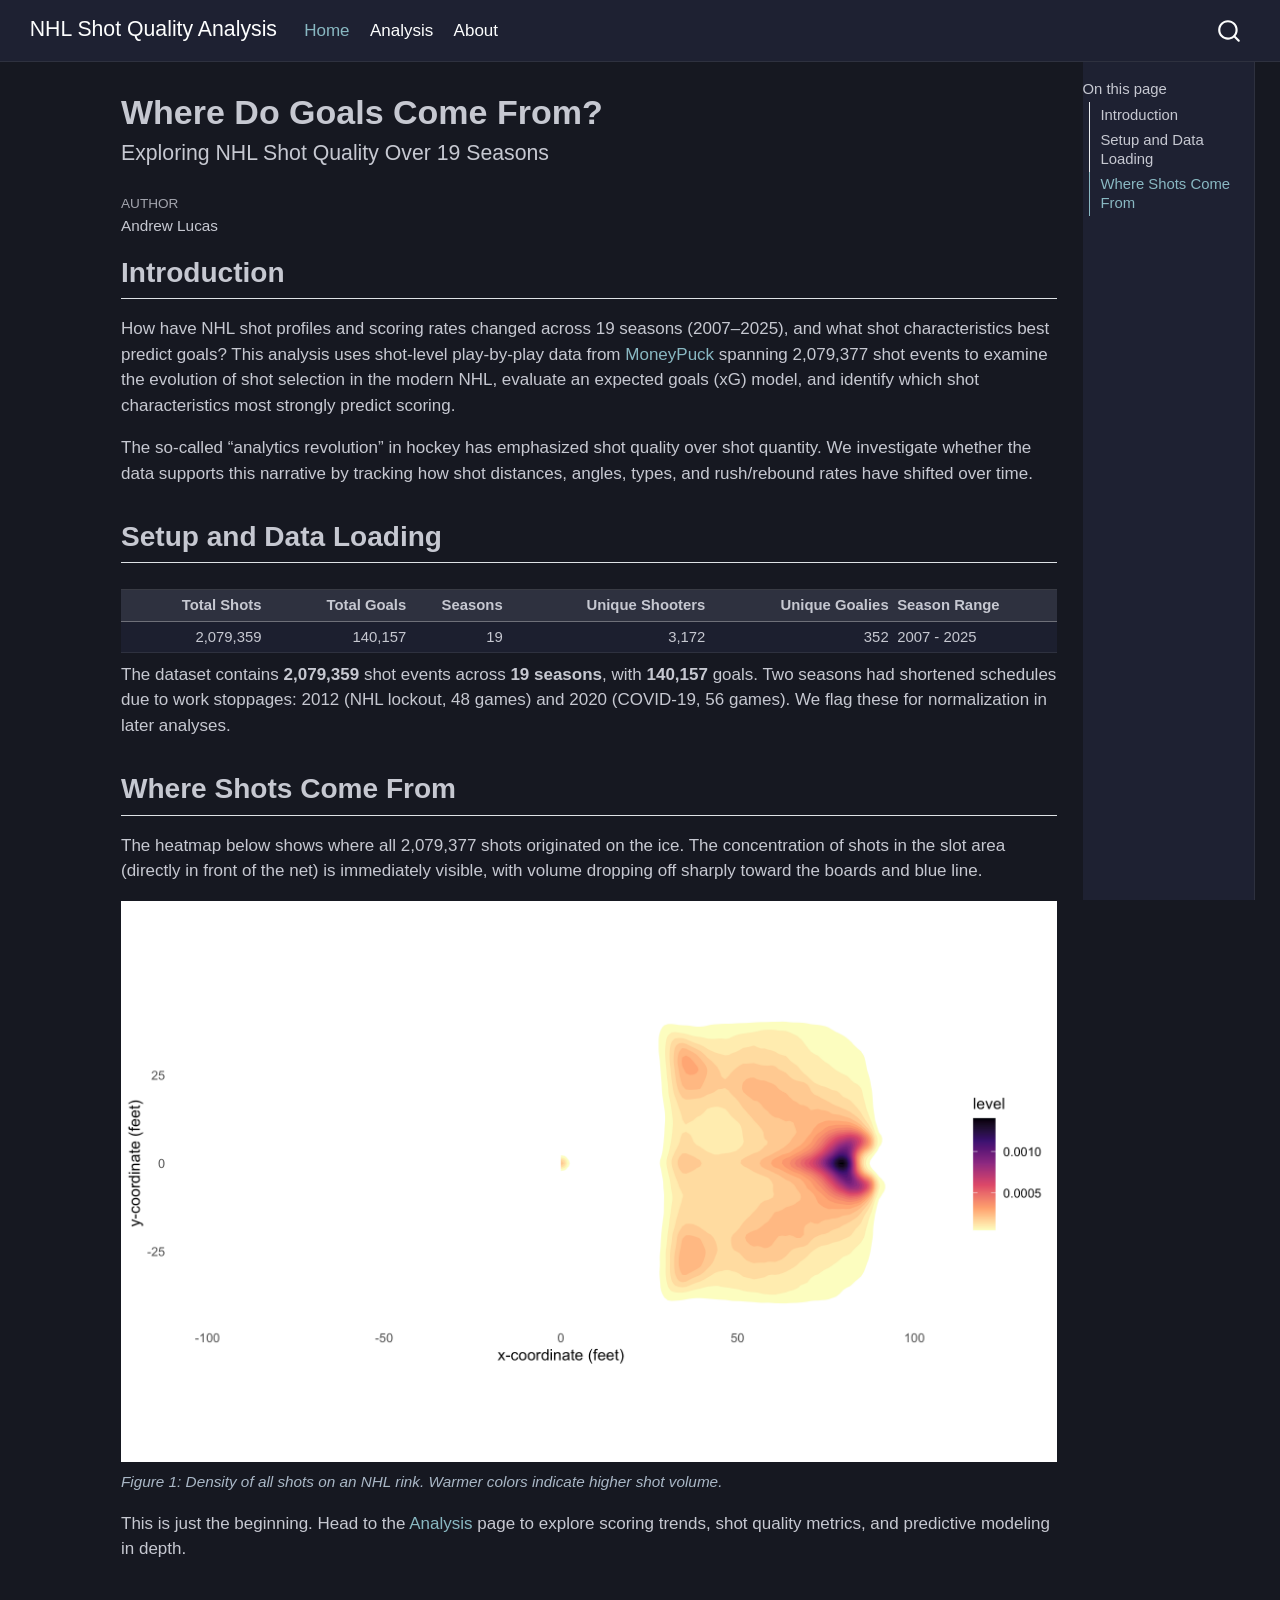
==== index.html @ bfc77cb1 "Built site for gh-pages" ====
<!DOCTYPE html>
<html xmlns="http://www.w3.org/1999/xhtml" lang="en" xml:lang="en"><head>

<meta charset="utf-8">
<meta name="generator" content="quarto-1.10.18">

<meta name="viewport" content="width=device-width, initial-scale=1.0, user-scalable=yes">

<meta name="author" content="Andrew Lucas">

<title>Where Do Goals Come From? – NHL Shot Quality Analysis</title>
<style>
/* Default styles provided by pandoc.
** See https://pandoc.org/MANUAL.html#variables-for-html for config info.
*/
span.smallcaps{font-variant: small-caps;}
div.columns{display: flex; gap: 1.5em;}
div.column{flex: auto;}
@media screen {
div.columns{gap: min(4vw, 1.5em);}
div.column{overflow-x: auto;}
}
div.hanging-indent{margin-left: 1.5em; text-indent: -1.5em;}
ul.task-list{list-style: none;}
ul.task-list li input[type="checkbox"] {
  width: 0.8em;
  margin: 0 0.8em 0.2em -1em; /* quarto-specific, see https://github.com/quarto-dev/quarto-cli/issues/4556 */ 
  vertical-align: middle;
}
</style>


<script src="site_libs/quarto-nav/quarto-nav.js"></script>
<script src="site_libs/quarto-nav/headroom.min.js"></script>
<script src="site_libs/clipboard/clipboard.min.js"></script>
<script src="site_libs/quarto-search/autocomplete.umd.js"></script>
<script src="site_libs/quarto-search/fuse.min.js"></script>
<script src="site_libs/quarto-search/quarto-search.js"></script>
<meta name="quarto:offset" content="./">
<script src="site_libs/quarto-html/quarto.js" type="module"></script>
<script src="site_libs/quarto-html/tabsets/tabsets.js" type="module"></script>
<script src="site_libs/quarto-html/popper.min.js"></script>
<script src="site_libs/quarto-html/tippy.umd.min.js"></script>
<script src="site_libs/quarto-html/anchor.min.js"></script>
<link href="site_libs/quarto-html/tippy.css" rel="stylesheet">
<link href="site_libs/quarto-html/quarto-syntax-highlighting-dark-1205803370897e9fcbd28155550c65da.css" rel="stylesheet" id="quarto-text-highlighting-styles">
<script src="site_libs/bootstrap/bootstrap.min.js"></script>
<link href="site_libs/bootstrap/bootstrap-icons.css" rel="stylesheet">
<link href="site_libs/bootstrap/bootstrap-83463aedb39391941b21787223d32942.min.css" rel="stylesheet" append-hash="true" id="quarto-bootstrap" data-mode="dark">
<script id="quarto-search-options" type="application/json">{
  "location": "navbar",
  "copy-button": false,
  "collapse-after": 3,
  "panel-placement": "end",
  "type": "overlay",
  "limit": 50,
  "keyboard-shortcut": [
    "f",
    "/",
    "s"
  ],
  "show-item-context": false,
  "language": {
    "search-no-results-text": "No results",
    "search-matching-documents-text": "matching documents",
    "search-copy-link-title": "Copy link to search",
    "search-hide-matches-text": "Hide additional matches",
    "search-more-match-text": "more match in this document",
    "search-more-matches-text": "more matches in this document",
    "search-clear-button-title": "Clear",
    "search-text-placeholder": "",
    "search-detached-cancel-button-title": "Cancel",
    "search-submit-button-title": "Submit",
    "search-label": "Search"
  }
}</script>


<link rel="stylesheet" href="styles.css">
</head>

<body class="nav-fixed quarto-light">

<div id="quarto-search-results"></div>
  <header id="quarto-header" class="headroom fixed-top">
    <nav class="navbar navbar-expand-lg " data-bs-theme="dark">
      <div class="navbar-container container-fluid">
      <div class="navbar-brand-container mx-auto">
    <a class="navbar-brand" href="./index.html">
    <span class="navbar-title">NHL Shot Quality Analysis</span>
    </a>
  </div>
            <div id="quarto-search" class="" title="Search"></div>
          <button class="navbar-toggler" type="button" data-bs-toggle="collapse" data-bs-target="#navbarCollapse" aria-controls="navbarCollapse" role="menu" aria-expanded="false" aria-label="Toggle navigation" onclick="if (window.quartoToggleHeadroom) { window.quartoToggleHeadroom(); }">
  <span class="navbar-toggler-icon"></span>
</button>
          <div class="collapse navbar-collapse" id="navbarCollapse">
            <ul class="navbar-nav navbar-nav-scroll me-auto">
  <li class="nav-item">
    <a class="nav-link active" href="./index.html" aria-current="page"> 
<span class="menu-text">Home</span></a>
  </li>  
  <li class="nav-item">
    <a class="nav-link" href="./analysis.html"> 
<span class="menu-text">Analysis</span></a>
  </li>  
  <li class="nav-item">
    <a class="nav-link" href="./about.html"> 
<span class="menu-text">About</span></a>
  </li>  
</ul>
          </div> <!-- /navcollapse -->
            <div class="quarto-navbar-tools">
</div>
      </div> <!-- /container-fluid -->
    </nav>
</header>
<!-- content -->
<div id="quarto-content" class="quarto-container page-columns page-rows-contents page-layout-article page-navbar">
<!-- sidebar -->
<!-- margin-sidebar -->
    <div id="quarto-margin-sidebar" class="sidebar margin-sidebar">
        <nav id="TOC" role="doc-toc" class="toc-active">
    <h2 id="toc-title">On this page</h2>
   
  <ul>
  <li><a href="#introduction" id="toc-introduction" class="nav-link active" data-scroll-target="#introduction">Introduction</a></li>
  <li><a href="#setup-and-data-loading" id="toc-setup-and-data-loading" class="nav-link" data-scroll-target="#setup-and-data-loading">Setup and Data Loading</a></li>
  <li><a href="#where-shots-come-from" id="toc-where-shots-come-from" class="nav-link" data-scroll-target="#where-shots-come-from">Where Shots Come From</a></li>
  </ul>
</nav>
    </div>
<!-- main -->
<main class="content" id="quarto-document-content">

<header id="title-block-header" class="quarto-title-block default">
<div class="quarto-title">
<h1 class="title">Where Do Goals Come From?</h1>
<p class="subtitle lead">Exploring NHL Shot Quality Over 19 Seasons</p>
</div>



<div class="quarto-title-meta">

    <div>
    <div class="quarto-title-meta-heading">Author</div>
    <div class="quarto-title-meta-contents">
             <p>Andrew Lucas </p>
          </div>
  </div>
    
  
    
  </div>
  


</header>


<section id="introduction" class="level2">
<h2 class="anchored" data-anchor-id="introduction">Introduction</h2>
<p>How have NHL shot profiles and scoring rates changed across 19 seasons (2007–2025), and what shot characteristics best predict goals? This analysis uses shot-level play-by-play data from <a href="https://moneypuck.com/data.htm">MoneyPuck</a> spanning 2,079,377 shot events to examine the evolution of shot selection in the modern NHL, evaluate an expected goals (xG) model, and identify which shot characteristics most strongly predict scoring.</p>
<p>The so-called “analytics revolution” in hockey has emphasized shot quality over shot quantity. We investigate whether the data supports this narrative by tracking how shot distances, angles, types, and rush/rebound rates have shifted over time.</p>
</section>
<section id="setup-and-data-loading" class="level2">
<h2 class="anchored" data-anchor-id="setup-and-data-loading">Setup and Data Loading</h2>
<div class="cell">
<div class="cell-output-display">
<table class="caption-top table table-sm table-striped small">
<colgroup>
<col style="width: 15%">
<col style="width: 15%">
<col style="width: 10%">
<col style="width: 21%">
<col style="width: 19%">
<col style="width: 17%">
</colgroup>
<thead>
<tr class="header">
<th style="text-align: right;">Total Shots</th>
<th style="text-align: right;">Total Goals</th>
<th style="text-align: right;">Seasons</th>
<th style="text-align: right;">Unique Shooters</th>
<th style="text-align: right;">Unique Goalies</th>
<th style="text-align: left;">Season Range</th>
</tr>
</thead>
<tbody>
<tr class="odd">
<td style="text-align: right;">2,079,359</td>
<td style="text-align: right;">140,157</td>
<td style="text-align: right;">19</td>
<td style="text-align: right;">3,172</td>
<td style="text-align: right;">352</td>
<td style="text-align: left;">2007 - 2025</td>
</tr>
</tbody>
</table>
</div>
</div>
<p>The dataset contains <strong>2,079,359</strong> shot events across <strong>19 seasons</strong>, with <strong>140,157</strong> goals. Two seasons had shortened schedules due to work stoppages: 2012 (NHL lockout, 48 games) and 2020 (COVID-19, 56 games). We flag these for normalization in later analyses.</p>
</section>
<section id="where-shots-come-from" class="level2">
<h2 class="anchored" data-anchor-id="where-shots-come-from">Where Shots Come From</h2>
<p>The heatmap below shows where all 2,079,377 shots originated on the ice. The concentration of shots in the slot area (directly in front of the net) is immediately visible, with volume dropping off sharply toward the boards and blue line.</p>
<div class="cell">
<div class="cell-output-display">
<div id="fig-shot-heatmap" class="quarto-float quarto-figure quarto-figure-center anchored">
<figure class="quarto-float quarto-float-fig figure">
<div aria-describedby="fig-shot-heatmap-caption-0ceaefa1-69ba-4598-a22c-09a6ac19f8ca">
<img src="index_files/figure-html/fig-shot-heatmap-1.png" class="img-fluid figure-img" width="960">
</div>
<figcaption class="quarto-float-caption-bottom quarto-float-caption quarto-float-fig" id="fig-shot-heatmap-caption-0ceaefa1-69ba-4598-a22c-09a6ac19f8ca">
Figure&nbsp;1: Density of all shots on an NHL rink. Warmer colors indicate higher shot volume.
</figcaption>
</figure>
</div>
</div>
</div>
<p>This is just the beginning. Head to the <a href="./analysis.html">Analysis</a> page to explore scoring trends, shot quality metrics, and predictive modeling in depth.</p>


</section>

</main> <!-- /main -->
<script id="quarto-html-after-body" type="application/javascript">
  window.document.addEventListener("DOMContentLoaded", function (event) {
    const icon = "";
    const anchorJS = new window.AnchorJS();
    anchorJS.options = {
      placement: 'right',
      icon: icon
    };
    anchorJS.add('.anchored');
    const isCodeAnnotation = (el) => {
      for (const clz of el.classList) {
        if (clz.startsWith('code-annotation-')) {                     
          return true;
        }
      }
      return false;
    }
    const onCopySuccess = function(e) {
      // button target
      const button = e.trigger;
      // don't keep focus
      button.blur();
      // flash "checked"
      button.classList.add('code-copy-button-checked');
      var currentTitle = button.getAttribute("title");
      button.setAttribute("title", "Copied!");
      let tooltip;
      if (window.bootstrap) {
        button.setAttribute("data-bs-toggle", "tooltip");
        button.setAttribute("data-bs-placement", "left");
        button.setAttribute("data-bs-title", "Copied!");
        tooltip = new bootstrap.Tooltip(button, 
          { trigger: "manual", 
            customClass: "code-copy-button-tooltip",
            offset: [0, -8]});
        tooltip.show();    
      }
      setTimeout(function() {
        if (tooltip) {
          tooltip.hide();
          button.removeAttribute("data-bs-title");
          button.removeAttribute("data-bs-toggle");
          button.removeAttribute("data-bs-placement");
        }
        button.setAttribute("title", currentTitle);
        button.classList.remove('code-copy-button-checked');
      }, 1000);
      // clear code selection
      e.clearSelection();
    }
    const getTextToCopy = function(trigger) {
      const outerScaffold = trigger.parentElement.cloneNode(true);
      const codeEl = outerScaffold.querySelector('code');
      for (const childEl of codeEl.children) {
        if (isCodeAnnotation(childEl)) {
          childEl.remove();
        }
      }
      return codeEl.innerText;
    }
    const clipboard = new window.ClipboardJS('.code-copy-button:not([data-in-quarto-modal])', {
      text: getTextToCopy
    });
    clipboard.on('success', onCopySuccess);
    if (window.document.getElementById('quarto-embedded-source-code-modal')) {
      const clipboardModal = new window.ClipboardJS('.code-copy-button[data-in-quarto-modal]', {
        text: getTextToCopy,
        container: window.document.getElementById('quarto-embedded-source-code-modal')
      });
      clipboardModal.on('success', onCopySuccess);
    }
      var localhostRegex = new RegExp(/^(?:http|https):\/\/localhost\:?[0-9]*\//);
      var mailtoRegex = new RegExp(/^mailto:/);
        var filterRegex = new RegExp('/' + window.location.host + '/');
      var isInternal = (href) => {
          return filterRegex.test(href) || localhostRegex.test(href) || mailtoRegex.test(href);
      }
      // Inspect non-navigation links and adorn them if external
     var links = window.document.querySelectorAll('a[href]:not(.nav-link):not(.navbar-brand):not(.toc-action):not(.sidebar-link):not(.sidebar-item-toggle):not(.pagination-link):not(.no-external):not([aria-hidden]):not(.dropdown-item):not(.quarto-navigation-tool):not(.about-link)');
      for (var i=0; i<links.length; i++) {
        const link = links[i];
        if (!isInternal(link.href)) {
          // undo the damage that might have been done by quarto-nav.js in the case of
          // links that we want to consider external
          if (link.dataset.originalHref !== undefined) {
            link.href = link.dataset.originalHref;
          }
        }
      }
    function tippyHover(el, contentFn, onTriggerFn, onUntriggerFn) {
      const config = {
        allowHTML: true,
        maxWidth: 500,
        delay: 100,
        arrow: false,
        appendTo: function(el) {
            return el.parentElement;
        },
        interactive: true,
        interactiveBorder: 10,
        theme: 'quarto',
        placement: 'bottom-start',
      };
      if (contentFn) {
        config.content = contentFn;
      }
      if (onTriggerFn) {
        config.onTrigger = onTriggerFn;
      }
      if (onUntriggerFn) {
        config.onUntrigger = onUntriggerFn;
      }
      window.tippy(el, config); 
    }
    const noterefs = window.document.querySelectorAll('a[role="doc-noteref"]');
    for (var i=0; i<noterefs.length; i++) {
      const ref = noterefs[i];
      tippyHover(ref, function() {
        // use id or data attribute instead here
        let href = ref.getAttribute('data-footnote-href') || ref.getAttribute('href');
        try { href = new URL(href).hash; } catch {}
        const id = href.replace(/^#\/?/, "");
        const note = window.document.getElementById(id);
        if (note) {
          return note.innerHTML;
        } else {
          return "";
        }
      });
    }
    const xrefs = window.document.querySelectorAll('a.quarto-xref');
    const processXRef = (id, note) => {
      // Strip column container classes
      const stripColumnClz = (el) => {
        el.classList.remove("page-full", "page-columns");
        if (el.children) {
          for (const child of el.children) {
            stripColumnClz(child);
          }
        }
      }
      stripColumnClz(note)
      if (id === null || id.startsWith('sec-')) {
        // Special case sections, only their first couple elements
        const container = document.createElement("div");
        if (note.children && note.children.length > 2) {
          container.appendChild(note.children[0].cloneNode(true));
          for (let i = 1; i < note.children.length; i++) {
            const child = note.children[i];
            if (child.tagName === "P" && child.innerText === "") {
              continue;
            } else {
              container.appendChild(child.cloneNode(true));
              break;
            }
          }
          if (window.Quarto?.typesetMath) {
            window.Quarto.typesetMath(container);
          }
          return container.innerHTML
        } else {
          if (window.Quarto?.typesetMath) {
            window.Quarto.typesetMath(note);
          }
          return note.innerHTML;
        }
      } else {
        // Remove any anchor links if they are present
        const anchorLink = note.querySelector('a.anchorjs-link');
        if (anchorLink) {
          anchorLink.remove();
        }
        if (window.Quarto?.typesetMath) {
          window.Quarto.typesetMath(note);
        }
        if (note.classList.contains("callout")) {
          return note.outerHTML;
        } else {
          return note.innerHTML;
        }
      }
    }
    for (var i=0; i<xrefs.length; i++) {
      const xref = xrefs[i];
      tippyHover(xref, undefined, function(instance) {
        instance.disable();
        let url = xref.getAttribute('href');
        let hash = undefined; 
        if (url.startsWith('#')) {
          hash = url;
        } else {
          try { hash = new URL(url).hash; } catch {}
        }
        if (hash) {
          const id = hash.replace(/^#\/?/, "");
          const note = window.document.getElementById(id);
          if (note !== null) {
            try {
              const html = processXRef(id, note.cloneNode(true));
              instance.setContent(html);
            } finally {
              instance.enable();
              instance.show();
            }
          } else {
            // See if we can fetch this
            fetch(url.split('#')[0])
            .then(res => res.text())
            .then(html => {
              const parser = new DOMParser();
              const htmlDoc = parser.parseFromString(html, "text/html");
              const note = htmlDoc.getElementById(id);
              if (note !== null) {
                const html = processXRef(id, note);
                instance.setContent(html);
              } 
            }).finally(() => {
              instance.enable();
              instance.show();
            });
          }
        } else {
          // See if we can fetch a full url (with no hash to target)
          // This is a special case and we should probably do some content thinning / targeting
          fetch(url)
          .then(res => res.text())
          .then(html => {
            const parser = new DOMParser();
            const htmlDoc = parser.parseFromString(html, "text/html");
            const note = htmlDoc.querySelector('main.content');
            if (note !== null) {
              // This should only happen for chapter cross references
              // (since there is no id in the URL)
              // remove the first header
              if (note.children.length > 0 && note.children[0].tagName === "HEADER") {
                note.children[0].remove();
              }
              const html = processXRef(null, note);
              instance.setContent(html);
            } 
          }).finally(() => {
            instance.enable();
            instance.show();
          });
        }
      }, function(instance) {
      });
    }
        let selectedAnnoteEl;
        const selectorForAnnotation = ( cell, annotation) => {
          let cellAttr = 'data-code-cell="' + cell + '"';
          let lineAttr = 'data-code-annotation="' +  annotation + '"';
          const selector = 'span[' + cellAttr + '][' + lineAttr + ']';
          return selector;
        }
        const selectCodeLines = (annoteEl) => {
          const doc = window.document;
          const targetCell = annoteEl.getAttribute("data-target-cell");
          const targetAnnotation = annoteEl.getAttribute("data-target-annotation");
          const annoteSpan = window.document.querySelector(selectorForAnnotation(targetCell, targetAnnotation));
          const lines = annoteSpan.getAttribute("data-code-lines").split(",");
          const lineIds = lines.map((line) => {
            return targetCell + "-" + line;
          })
          let top = null;
          let height = null;
          let parent = null;
          if (lineIds.length > 0) {
              //compute the position of the single el (top and bottom and make a div)
              const el = window.document.getElementById(lineIds[0]);
              top = el.offsetTop;
              height = el.offsetHeight;
              parent = el.parentElement.parentElement;
            if (lineIds.length > 1) {
              const lastEl = window.document.getElementById(lineIds[lineIds.length - 1]);
              const bottom = lastEl.offsetTop + lastEl.offsetHeight;
              height = bottom - top;
            }
            if (top !== null && height !== null && parent !== null) {
              // cook up a div (if necessary) and position it 
              let div = window.document.getElementById("code-annotation-line-highlight");
              if (div === null) {
                div = window.document.createElement("div");
                div.setAttribute("id", "code-annotation-line-highlight");
                div.style.position = 'absolute';
                parent.appendChild(div);
              }
              div.style.top = top - 2 + "px";
              div.style.height = height + 4 + "px";
              div.style.left = 0;
              let gutterDiv = window.document.getElementById("code-annotation-line-highlight-gutter");
              if (gutterDiv === null) {
                gutterDiv = window.document.createElement("div");
                gutterDiv.setAttribute("id", "code-annotation-line-highlight-gutter");
                gutterDiv.style.position = 'absolute';
                const codeCell = window.document.getElementById(targetCell);
                const gutter = codeCell.querySelector('.code-annotation-gutter');
                gutter.appendChild(gutterDiv);
              }
              gutterDiv.style.top = top - 2 + "px";
              gutterDiv.style.height = height + 4 + "px";
            }
            selectedAnnoteEl = annoteEl;
          }
        };
        const unselectCodeLines = () => {
          const elementsIds = ["code-annotation-line-highlight", "code-annotation-line-highlight-gutter"];
          elementsIds.forEach((elId) => {
            const div = window.document.getElementById(elId);
            if (div) {
              div.remove();
            }
          });
          selectedAnnoteEl = undefined;
        };
          // Handle positioning of the toggle
      window.addEventListener(
        "resize",
        throttle(() => {
          elRect = undefined;
          if (selectedAnnoteEl) {
            selectCodeLines(selectedAnnoteEl);
          }
        }, 10)
      );
      function throttle(fn, ms) {
      let throttle = false;
      let timer;
        return (...args) => {
          if(!throttle) { // first call gets through
              fn.apply(this, args);
              throttle = true;
          } else { // all the others get throttled
              if(timer) clearTimeout(timer); // cancel #2
              timer = setTimeout(() => {
                fn.apply(this, args);
                timer = throttle = false;
              }, ms);
          }
        };
      }
        // Attach click handler to the DT
        const annoteDls = window.document.querySelectorAll('dt[data-target-cell]');
        for (const annoteDlNode of annoteDls) {
          annoteDlNode.addEventListener('click', (event) => {
            const clickedEl = event.target;
            if (clickedEl !== selectedAnnoteEl) {
              unselectCodeLines();
              const activeEl = window.document.querySelector('dt[data-target-cell].code-annotation-active');
              if (activeEl) {
                activeEl.classList.remove('code-annotation-active');
              }
              selectCodeLines(clickedEl);
              clickedEl.classList.add('code-annotation-active');
            } else {
              // Unselect the line
              unselectCodeLines();
              clickedEl.classList.remove('code-annotation-active');
            }
          });
        }
    const findCites = (el) => {
      const parentEl = el.parentElement;
      if (parentEl) {
        const cites = parentEl.dataset.cites;
        if (cites) {
          return {
            el,
            cites: cites.split(' ')
          };
        } else {
          return findCites(el.parentElement)
        }
      } else {
        return undefined;
      }
    };
    var bibliorefs = window.document.querySelectorAll('a[role="doc-biblioref"]');
    for (var i=0; i<bibliorefs.length; i++) {
      const ref = bibliorefs[i];
      const citeInfo = findCites(ref);
      if (citeInfo) {
        tippyHover(citeInfo.el, function() {
          var popup = window.document.createElement('div');
          citeInfo.cites.forEach(function(cite) {
            var citeDiv = window.document.createElement('div');
            citeDiv.classList.add('hanging-indent');
            citeDiv.classList.add('csl-entry');
            var biblioDiv = window.document.getElementById('ref-' + cite);
            if (biblioDiv) {
              citeDiv.innerHTML = biblioDiv.innerHTML;
            }
            popup.appendChild(citeDiv);
          });
          return popup.innerHTML;
        });
      }
    }
  });
  </script>
</div> <!-- /content -->




</body></html>
---- site_libs/quarto-html/tippy.css ----
.tippy-box[data-animation=fade][data-state=hidden]{opacity:0}[data-tippy-root]{max-width:calc(100vw - 10px)}.tippy-box{position:relative;background-color:#333;color:#fff;border-radius:4px;font-size:14px;line-height:1.4;white-space:normal;outline:0;transition-property:transform,visibility,opacity}.tippy-box[data-placement^=top]>.tippy-arrow{bottom:0}.tippy-box[data-placement^=top]>.tippy-arrow:before{bottom:-7px;left:0;border-width:8px 8px 0;border-top-color:initial;transform-origin:center top}.tippy-box[data-placement^=bottom]>.tippy-arrow{top:0}.tippy-box[data-placement^=bottom]>.tippy-arrow:before{top:-7px;left:0;border-width:0 8px 8px;border-bottom-color:initial;transform-origin:center bottom}.tippy-box[data-placement^=left]>.tippy-arrow{right:0}.tippy-box[data-placement^=left]>.tippy-arrow:before{border-width:8px 0 8px 8px;border-left-color:initial;right:-7px;transform-origin:center left}.tippy-box[data-placement^=right]>.tippy-arrow{left:0}.tippy-box[data-placement^=right]>.tippy-arrow:before{left:-7px;border-width:8px 8px 8px 0;border-right-color:initial;transform-origin:center right}.tippy-box[data-inertia][data-state=visible]{transition-timing-function:cubic-bezier(.54,1.5,.38,1.11)}.tippy-arrow{width:16px;height:16px;color:#333}.tippy-arrow:before{content:"";position:absolute;border-color:transparent;border-style:solid}.tippy-content{position:relative;padding:5px 9px;z-index:1}
---- site_libs/quarto-html/quarto-syntax-highlighting-dark-1205803370897e9fcbd28155550c65da.css ----
/* quarto syntax highlight colors */
:root {
  --quarto-hl-al-color: #f07178;
  --quarto-hl-an-color: #d4d0ab;
  --quarto-hl-at-color: #00e0e0;
  --quarto-hl-bn-color: #d4d0ab;
  --quarto-hl-bu-color: #abe338;
  --quarto-hl-ch-color: #abe338;
  --quarto-hl-co-color: #f8f8f2;
  --quarto-hl-cv-color: #ffd700;
  --quarto-hl-cn-color: #ffd700;
  --quarto-hl-cf-color: #ffa07a;
  --quarto-hl-dt-color: #ffa07a;
  --quarto-hl-dv-color: #d4d0ab;
  --quarto-hl-do-color: #f8f8f2;
  --quarto-hl-er-color: #f07178;
  --quarto-hl-ex-color: #00e0e0;
  --quarto-hl-fl-color: #d4d0ab;
  --quarto-hl-fu-color: #ffa07a;
  --quarto-hl-im-color: #abe338;
  --quarto-hl-in-color: #d4d0ab;
  --quarto-hl-kw-color: #ffa07a;
  --quarto-hl-op-color: #ffa07a;
  --quarto-hl-ot-color: #00e0e0;
  --quarto-hl-pp-color: #dcc6e0;
  --quarto-hl-re-color: #00e0e0;
  --quarto-hl-sc-color: #abe338;
  --quarto-hl-ss-color: #abe338;
  --quarto-hl-st-color: #abe338;
  --quarto-hl-va-color: #00e0e0;
  --quarto-hl-vs-color: #abe338;
  --quarto-hl-wa-color: #dcc6e0;
}

/* other quarto variables */
:root {
  --quarto-font-monospace: "SFMono-Regular", Menlo, Monaco, Consolas, "Liberation Mono", "Courier New", monospace;
}

/* syntax highlight based on Pandoc's rules */
pre > code.sourceCode > span {
  color: #f8f8f2;
}

code.sourceCode > span {
  color: #f8f8f2;
}

div.sourceCode,
div.sourceCode pre.sourceCode {
  color: #f8f8f2;
}

/* Normal */
code span {
  color: #f8f8f2;
}

/* Alert */
code span.al {
  color: #f07178;
}

/* Annotation */
code span.an {
  color: #d4d0ab;
}

/* Attribute */
code span.at {
  color: #00e0e0;
}

/* BaseN */
code span.bn {
  color: #d4d0ab;
}

/* BuiltIn */
code span.bu {
  color: #abe338;
}

/* ControlFlow */
code span.cf {
  font-weight: bold;
  color: #ffa07a;
}

/* Char */
code span.ch {
  color: #abe338;
}

/* Constant */
code span.cn {
  color: #ffd700;
}

/* Comment */
code span.co {
  font-style: italic;
  color: #f8f8f2;
}

/* CommentVar */
code span.cv {
  color: #ffd700;
}

/* Documentation */
code span.do {
  color: #f8f8f2;
}

/* DataType */
code span.dt {
  color: #ffa07a;
}

/* DecVal */
code span.dv {
  color: #d4d0ab;
}

/* Error */
code span.er {
  color: #f07178;
  text-decoration: underline;
}

/* Extension */
code span.ex {
  font-weight: bold;
  color: #00e0e0;
}

/* Float */
code span.fl {
  color: #d4d0ab;
}

/* Function */
code span.fu {
  color: #ffa07a;
}

/* Import */
code span.im {
  color: #abe338;
}

/* Information */
code span.in {
  color: #d4d0ab;
}

/* Keyword */
code span.kw {
  font-weight: bold;
  color: #ffa07a;
}

/* Operator */
code span.op {
  color: #ffa07a;
}

/* Other */
code span.ot {
  color: #00e0e0;
}

/* Preprocessor */
code span.pp {
  color: #dcc6e0;
}

/* RegionMarker */
code span.re {
  background-color: #f8f8f2;
  color: #00e0e0;
}

/* SpecialChar */
code span.sc {
  color: #abe338;
}

/* SpecialString */
code span.ss {
  color: #abe338;
}

/* String */
code span.st {
  color: #abe338;
}

/* Variable */
code span.va {
  color: #00e0e0;
}

/* VerbatimString */
code span.vs {
  color: #abe338;
}

/* Warning */
code span.wa {
  color: #dcc6e0;
}

.prevent-inlining {
  content: "</";
}

/*# sourceMappingURL=11d22d35c34b75da30a691dcbca30efe.css.map */
---- styles.css ----
/* Custom styles for NHL Shot Quality Analysis website */

/* Hero section styling */
.title-block {
  text-align: center;
  padding: 2rem 0;
}

.title-block .title {
  font-size: 2.5rem;
  font-weight: 700;
}

.title-block .subtitle {
  font-size: 1.2rem;
  color: #818596;
  margin-top: 0.5rem;
}

/* Smooth scrolling */
html {
  scroll-behavior: smooth;
}

/* Figure captions on dark background */
figcaption {
  color: #a9b7c6;
  font-size: 0.9rem;
  font-style: italic;
}

/* Better table styling for data summaries */
table {
  border-collapse: collapse;
}

th {
  background-color: #2e313f !important;
  color: #c6c8d1 !important;
}

td {
  border-color: #2e313f !important;
}

/* Navbar active link highlight */
.navbar .active {
  color: #89b8c2 !important;
}
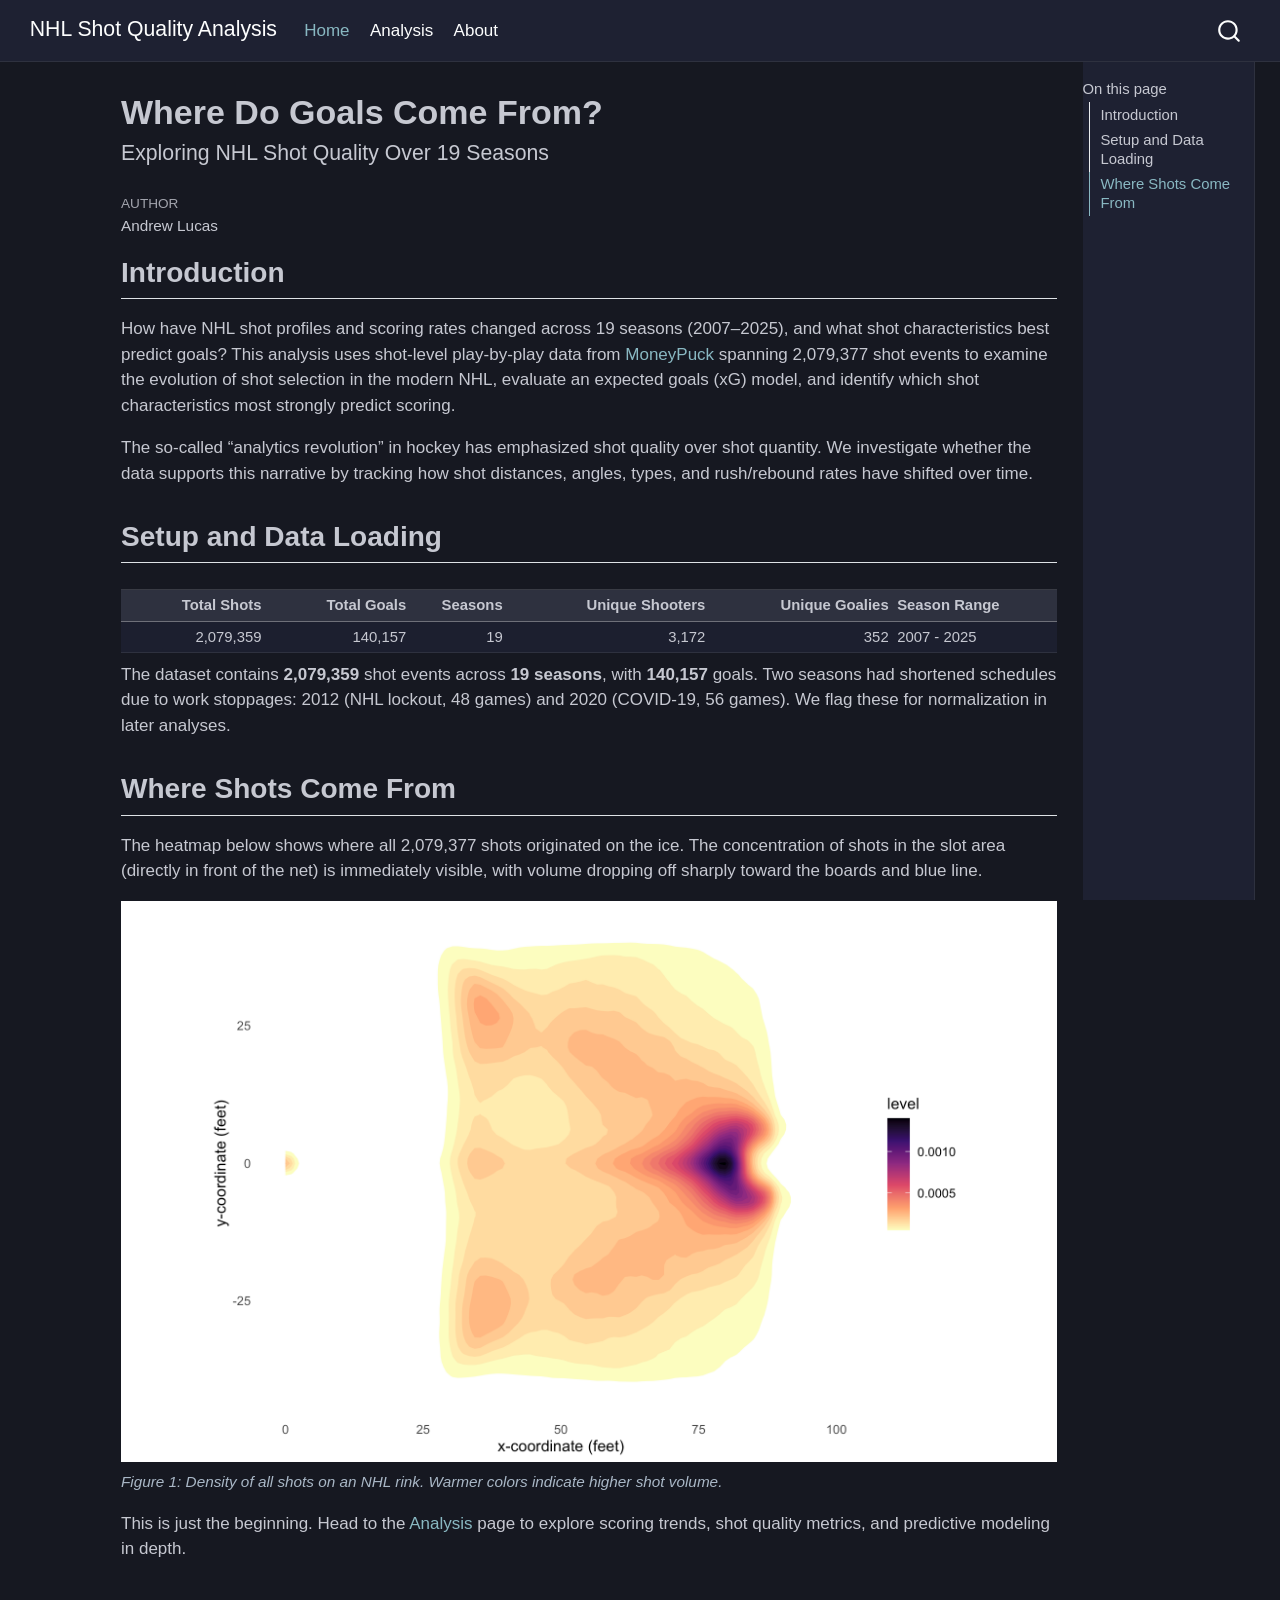
==== commit d571dcc5: "Built site for gh-pages" ====
--- a/index.html
+++ b/index.html
@@ -298,7 +298,7 @@
     }
       var localhostRegex = new RegExp(/^(?:http|https):\/\/localhost\:?[0-9]*\//);
       var mailtoRegex = new RegExp(/^mailto:/);
-        var filterRegex = new RegExp('/' + window.location.host + '/');
+        var filterRegex = new RegExp("https:\/\/SaladClimbing\.github\.io\/Milestone-4\/");
       var isInternal = (href) => {
           return filterRegex.test(href) || localhostRegex.test(href) || mailtoRegex.test(href);
       }
